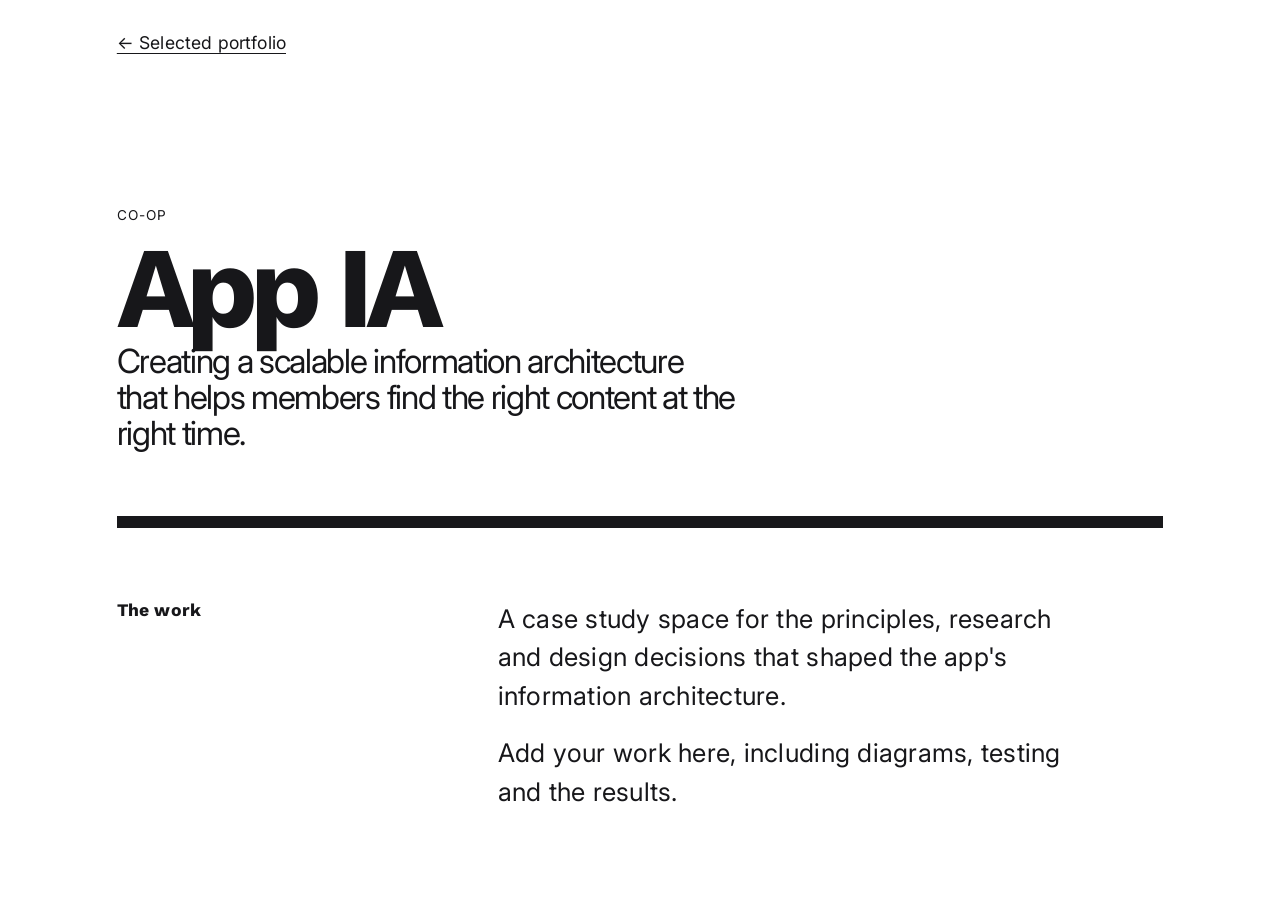
==== 03 Site/co-op-app-ia.html @ f151f7a8 "Initial portfolio" ====
<!doctype html><html lang="en"><head><meta charset="UTF-8"><meta name="viewport" content="width=device-width,initial-scale=1.0"><title>Co-op App IA — Karen Senior</title><link rel="stylesheet" href="case-study.css"></head><body><main class="case" style="--accent:#18181b"><a class="back" href="index.html">← Selected portfolio</a><header><p class="tag">Co-op</p><h1>App IA</h1><p class="lede">Creating a scalable information architecture that helps members find the right content at the right time.</p></header><hr class="rule"><section class="details"><h2>The work</h2><div><p>A case study space for the principles, research and design decisions that shaped the app's information architecture.</p><p>Add your work here, including diagrams, testing and the results.</p></div></section></main></body></html>
---- 03 Site/case-study.css ----
@import url('https://fonts.googleapis.com/css2?family=Inter:wght@400&family=Work+Sans:wght@700&display=swap');
@import url("typography.css");
:root{--ink:#17171a;--accent:#11a5cc}*{box-sizing:border-box}body{margin:0;color:var(--ink);font-family:"Inter",Arial,sans-serif;font-weight:400}h1,h2,h3{font-family:"Work Sans",Arial,sans-serif;font-weight:700}.case{max-width:1200px;margin:auto;padding:2rem clamp(1.5rem,6vw,5rem) 5rem}.back{color:inherit;font-size:1.1rem;text-underline-offset:.25rem}.case header{padding:clamp(4rem,11vw,9rem) 0 4rem}.tag{font-weight:400;text-transform:uppercase;letter-spacing:.08em;font-size:.85rem}.case h1{max-width:12ch;font-size:clamp(3.6rem,9vw,8rem);line-height:.88;letter-spacing:-.075em;margin:.25rem 0 .35rem}.lede{max-width:31ch;font-size:clamp(1.35rem,2.6vw,2.2rem);line-height:1.08;letter-spacing:-.04em;margin:0}.rule{height:12px;background:var(--accent);border:0;margin:0 0 4.5rem}.details{display:grid;grid-template-columns:1fr 2fr;gap:3rem}.details h2{font-size:1.1rem;margin:0}.details p{font-size:clamp(1.2rem,2vw,1.7rem);line-height:1.25;letter-spacing:-.025em;margin:0;max-width:42ch}.details p+p{margin-top:1.2rem}@media(max-width:650px){.details{grid-template-columns:1fr;gap:1rem}.case header{padding-top:4rem}}
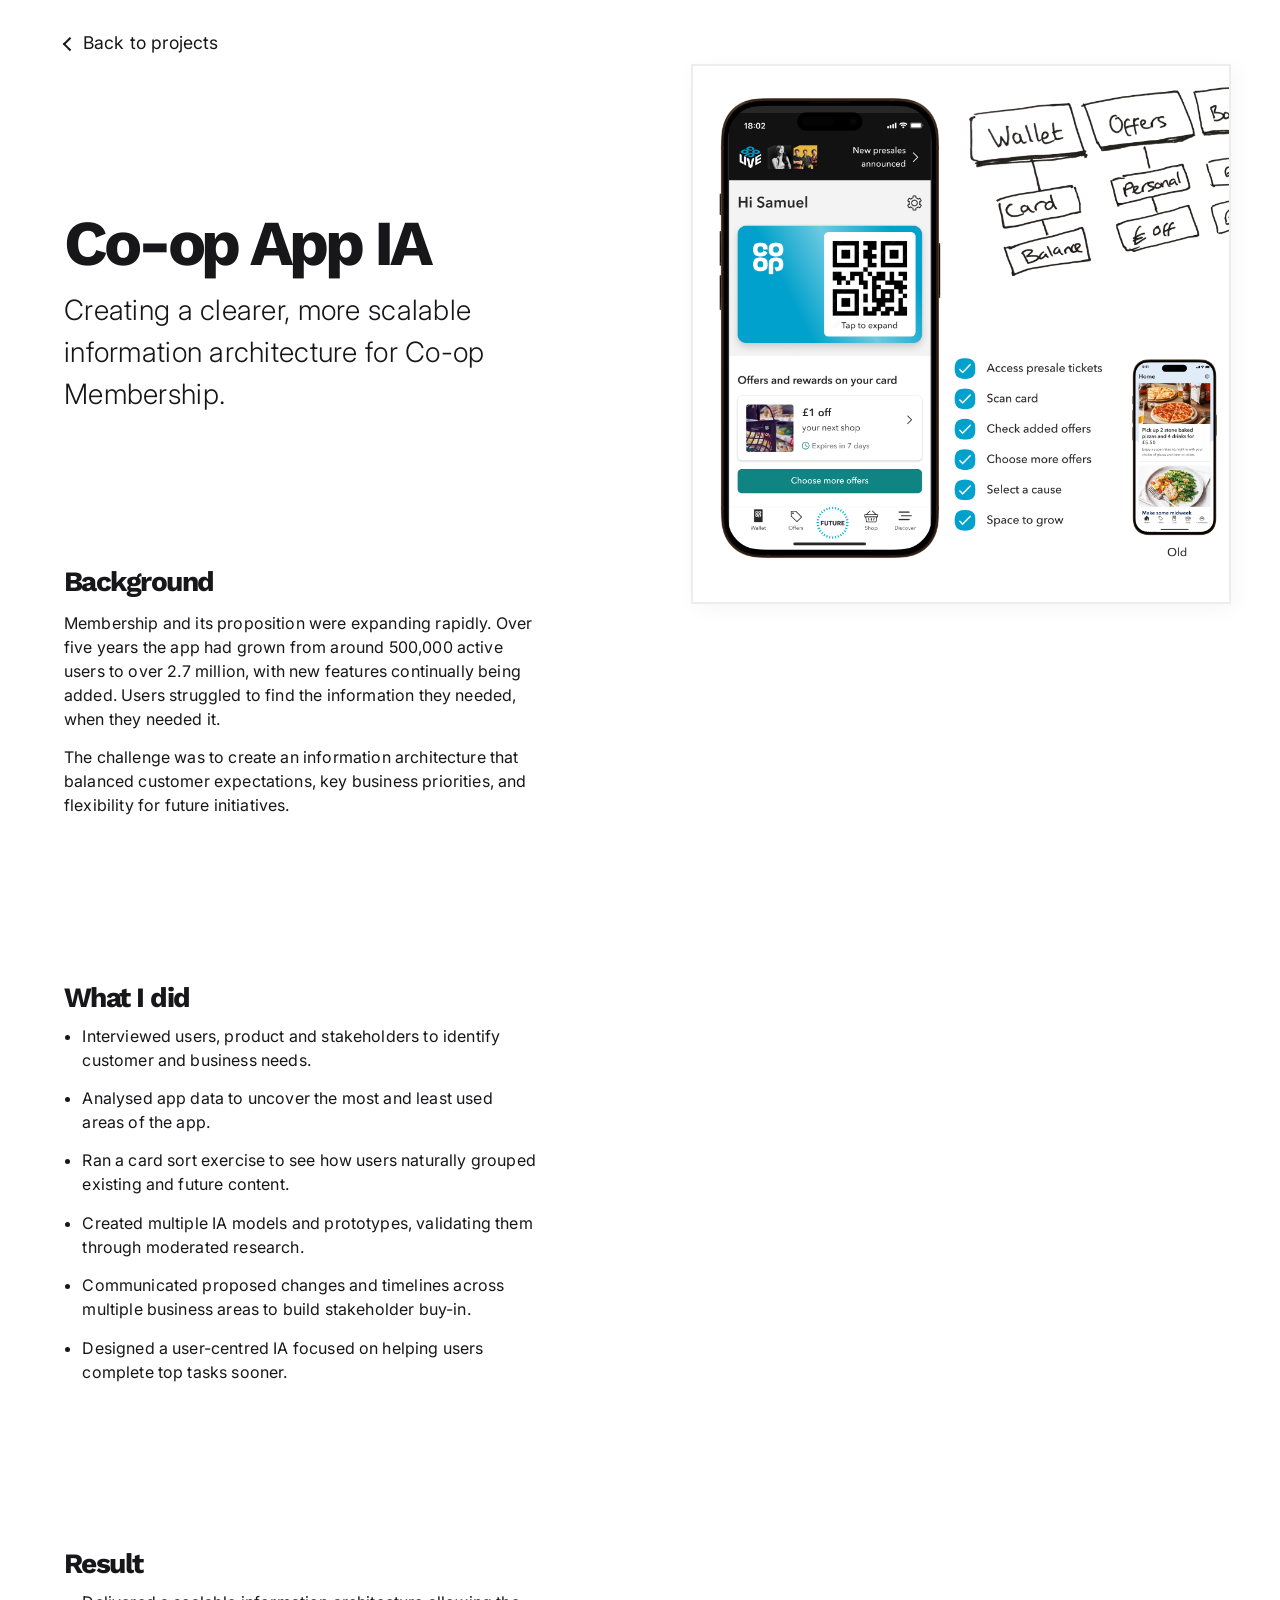
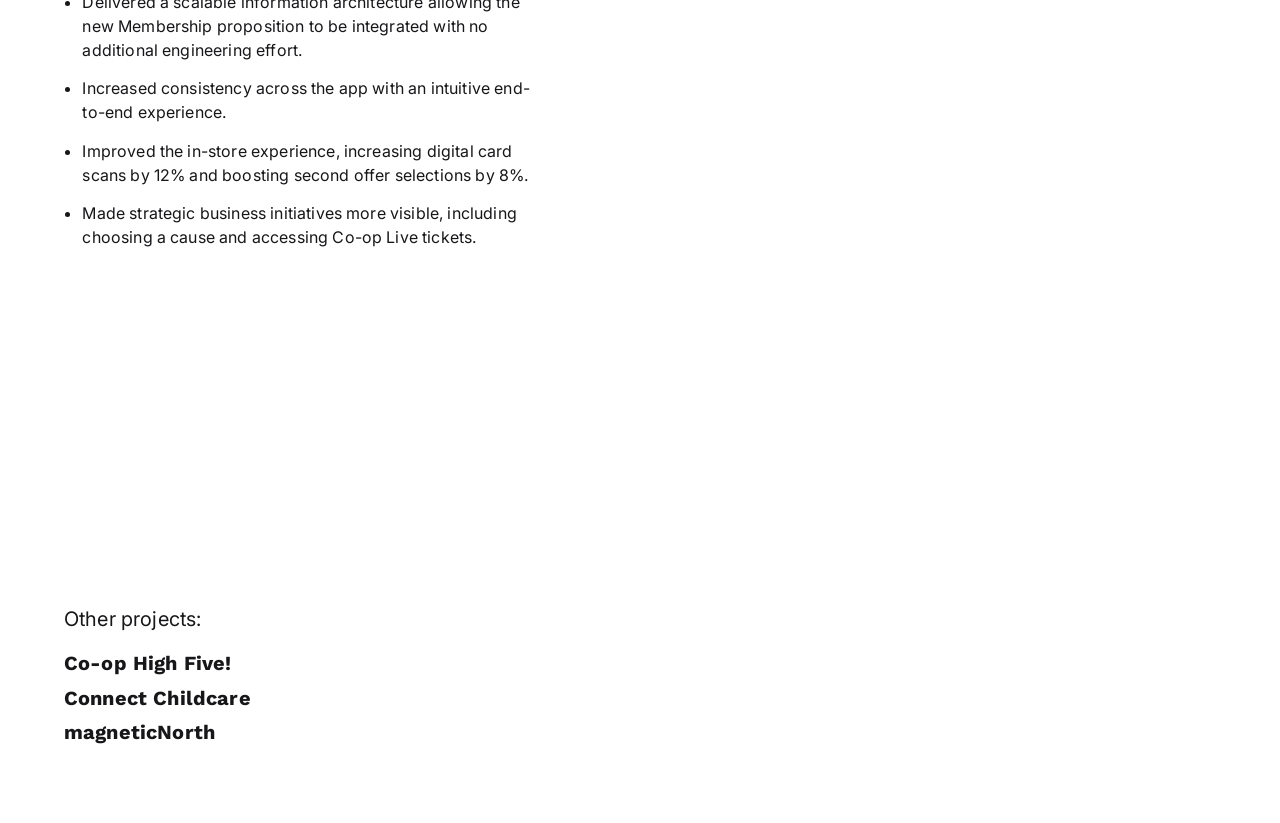
==== commit 4012f50d: "Update portfolio case studies and typography" ====
--- a/03 Site/co-op-app-ia.html
+++ b/03 Site/co-op-app-ia.html
@@ -1 +1,37 @@
-<!doctype html><html lang="en"><head><meta charset="UTF-8"><meta name="viewport" content="width=device-width,initial-scale=1.0"><title>Co-op App IA — Karen Senior</title><link rel="stylesheet" href="case-study.css"></head><body><main class="case" style="--accent:#18181b"><a class="back" href="index.html">← Selected portfolio</a><header><p class="tag">Co-op</p><h1>App IA</h1><p class="lede">Creating a scalable information architecture that helps members find the right content at the right time.</p></header><hr class="rule"><section class="details"><h2>The work</h2><div><p>A case study space for the principles, research and design decisions that shaped the app's information architecture.</p><p>Add your work here, including diagrams, testing and the results.</p></div></section></main></body></html>
+<!doctype html>
+<html lang="en">
+<head>
+  <meta charset="UTF-8" />
+  <meta name="viewport" content="width=device-width, initial-scale=1.0" />
+  <meta name="description" content="Co-op App IA case study by Karen Senior." />
+  <title>Co-op App IA — Karen Senior</title>
+  <link rel="stylesheet" href="high-five.css?v=lede-sync" />
+  <link rel="stylesheet" href="typography.css" />
+  <link rel="stylesheet" href="high-five-images.css?v=lede-sync-2" />
+  <link rel="stylesheet" href="project-motion.css" />
+  <script src="project-motion.js" defer></script>
+</head>
+<body>
+  <main class="high-five-case case-with-gallery">
+    <a class="back" href="index.html"><span class="back-chevron" aria-hidden="true"></span><span>Back to projects</span></a>
+    <figure class="visual mobile-logo" data-reveal="image"><img src="assets/app-ia-1.png" alt="Co-op App IA exploration" /></figure>
+    <div class="case-grid">
+      <article class="case-copy">
+        <header class="case-title"><h1 class="case-name">Co-op App IA</h1><p class="case-lede">Creating a clearer, more scalable information architecture for Co-op Membership.</p></header>
+        <figure class="visual mobile-heading-image"><img src="assets/app-ia-1.png" alt="Co-op App IA exploration" /></figure>
+        <section data-reveal="text"><h2>Background</h2><p>Membership and its proposition were expanding rapidly. Over five years the app had grown from around 500,000 active users to over 2.7 million, with new features continually being added. Users struggled to find the information they needed, when they needed it.</p><p>The challenge was to create an information architecture that balanced customer expectations, key business priorities, and flexibility for future initiatives.</p></section><figure class="visual mobile-inline"><img src="assets/app-ia-2.png" alt="Co-op app card sort and content model" /></figure>
+        <section data-reveal="text"><h2>What I did</h2><ul><li>Interviewed users, product and stakeholders to identify customer and business needs.</li><li>Analysed app data to uncover the most and least used areas of the app.</li><li>Ran a card sort exercise to see how users naturally grouped existing and future content.</li><li>Created multiple IA models and prototypes, validating them through moderated research.</li><li>Communicated proposed changes and timelines across multiple business areas to build stakeholder buy-in.</li><li>Designed a user-centred IA focused on helping users complete top tasks sooner.</li></ul></section><figure class="visual mobile-inline"><img src="assets/app-ia-3.png" alt="Co-op app tasks and information architecture" /></figure>
+        <section data-reveal="text"><h2>Result</h2><ul><li>Delivered a scalable information architecture allowing the new Membership proposition to be integrated with no additional engineering effort.</li><li>Increased consistency across the app with an intuitive end-to-end experience.</li><li>Improved the in-store experience, increasing digital card scans by 12% and boosting second offer selections by 8%.</li><li>Made strategic business initiatives more visible, including choosing a cause and accessing Co-op Live tickets.</li></ul></section><figure class="visual mobile-inline"><img src="assets/app-ia-4.png" alt="Co-op app prototypes and testing" /></figure><figure class="visual mobile-inline"><img src="assets/app-ia-5.png" alt="Co-op Membership app screens" /></figure>
+      </article>
+      <aside class="case-gallery stack-gallery" aria-label="Co-op App IA project imagery">
+        <figure class="visual logo" data-reveal="image"><img src="assets/app-ia-1.png" alt="Co-op App IA exploration" /></figure>
+        <figure class="visual phones" data-reveal="image"><img src="assets/app-ia-2.png" alt="Co-op app card sort and content model" /></figure>
+        <figure class="visual app" data-reveal="image"><img src="assets/app-ia-3.png" alt="Co-op app tasks and information architecture" /></figure>
+        <figure class="visual roadmap" data-reveal="image"><img src="assets/app-ia-4.png" alt="Co-op app prototypes and testing" /></figure>
+        <figure class="visual workshop" data-reveal="image"><img src="assets/app-ia-5.png" alt="Co-op Membership app screens" /></figure>
+      </aside>
+    </div>
+    <nav class="other-projects" aria-label="Other projects"><p>Other projects:</p><a href="co-op-high-five.html">Co-op High Five!</a><a href="connect-childcare.html">Connect Childcare</a><a href="magnetic-north.html">magneticNorth</a></nav>
+  </main>
+</body>
+</html>
--- a/03 Site/high-five.css
+++ b/03 Site/high-five.css
@@ -0,0 +1,14 @@
+@import url('https://fonts.googleapis.com/css2?family=Inter:wght@300;400&family=Work+Sans:wght@700&display=swap');
+:root{--ink:#17171a}*{box-sizing:border-box}body{margin:0;color:var(--ink);background:#fff;font-family:"Inter",Arial,sans-serif;font-weight:400}h1,h2,h3{font-family:"Work Sans",Arial,sans-serif;font-weight:700}.high-five-case{max-width:1440px;margin:auto;padding:2rem clamp(1.5rem,5vw,5rem) 5rem}.back{color:inherit;font-size:1.1rem;text-underline-offset:.25rem;display:inline-block;margin-bottom:clamp(3rem,8vw,7rem)}.case-grid{display:grid;grid-template-columns:minmax(17rem,.86fr) minmax(24rem,1.14fr);gap:clamp(2.5rem,8vw,9rem);align-items:start}.case-copy{padding-top:clamp(1rem,4vw,4rem)}.case-title{margin:0 0 clamp(7rem,12vw,12rem)}.case-name{font-family:"Work Sans",Arial,sans-serif;font-weight:700;font-size:clamp(2rem,4.1vw,4.1rem);line-height:.98;letter-spacing:-.065em;margin:0;position:relative}.case-name:before,.case-name:after{content:"";position:absolute;width:1.3rem;height:.16rem;background:currentColor;left:-1.9rem;top:.5em;transform:rotate(-24deg);box-shadow:.3rem .55rem 0 currentColor}.case-name:after{left:auto;right:-1.8rem;transform:rotate(24deg);box-shadow:-.3rem .55rem 0 currentColor}.case-lede{max-width:18ch;font-size:clamp(1.4rem,2.45vw,2.55rem);line-height:1.04;letter-spacing:-.055em;margin:.4rem 0 0}.case-copy section{max-width:31rem;margin:0 0 clamp(7rem,13vw,13rem)}.case-copy h2{font-size:clamp(1.2rem,1.65vw,1.55rem);margin:0 0 .75rem;letter-spacing:-.045em}.case-copy p,.case-copy li{font-size:clamp(1rem,1.25vw,1.25rem);line-height:1.55;letter-spacing:-.025em}.case-copy p{margin:.9rem 0}.case-copy ul{margin:0;padding-left:1.15rem}.case-copy li+li{margin-top:.25rem}.case-gallery{display:grid;gap:clamp(1.3rem,2.3vw,2.2rem);padding-top:0}.visual{margin:0;border:6px solid #ddd;overflow:hidden;background:#fff}.visual img{display:block;width:100%;height:auto}.logo{transform:rotate(-1.15deg);border-color:#ddd}.phones{transform:rotate(1deg)}.app{transform:rotate(-.45deg)}.roadmap{transform:rotate(.8deg)}.workshop{transform:rotate(-1deg)}
+@media(max-width:800px){.high-five-case{padding-top:1.5rem}.case-grid{grid-template-columns:1fr;gap:1rem}.case-copy{padding-top:0}.case-title{margin-bottom:4rem}.case-copy section{margin-bottom:4rem}.case-gallery{grid-template-columns:repeat(2,minmax(0,1fr));gap:1rem}.logo,.phones,.app,.roadmap,.workshop{grid-column:span 2}.case-name:before{left:-.25rem;top:-.4rem}.case-name:after{right:-.25rem;top:-.4rem}.case-lede{max-width:25ch}}
+
+.case-lede,.case-copy section{max-width:none}
+
+@media (min-width:801px){.case-grid{padding-top:0}.case-copy{padding-top:10rem}}
+@media (min-width:1025px){.case-grid{grid-template-columns:minmax(0,1fr) minmax(0,1fr)}}
+.back{margin-bottom:0}
+@media (max-width:1024px){.back{margin-bottom:3rem}}
+@media (max-width:1024px){.case-grid{grid-template-columns:1fr;gap:1rem}.case-copy{padding-top:0;min-width:0}.case-title{margin-bottom:4rem}.case-copy section{margin-bottom:4rem}}
+.back{text-decoration:none}.back span{text-decoration:none}.back-chevron{display:inline-block;width:.55em;height:.55em;margin:0 .45em .02em .08em;border-left:2px solid currentColor;border-bottom:2px solid currentColor;transform:rotate(45deg)}.back:hover span:last-child,.back:focus-visible span:last-child{text-decoration:underline;text-underline-offset:.25rem}
+.other-projects{display:flex;flex-direction:column;align-items:flex-start;gap:.8rem;margin-top:12rem}.other-projects p{margin:0 0 .6rem;font-size:1.25rem;line-height:1.1}.other-projects a{color:inherit;font-family:"Work Sans",Arial,sans-serif;font-size:1.25rem;font-weight:700;line-height:1.1;text-decoration:none}.other-projects a:hover,.other-projects a:focus-visible{text-decoration:underline;text-underline-offset:.2em}
+@media (max-width:1024px){.other-projects{margin-top:6rem}}
--- a/03 Site/typography.css
+++ b/03 Site/typography.css
@@ -0,0 +1,10 @@
+/* Slightly more open tracking for reading copy. */
+body { letter-spacing:.01em; }
+.project-copy span,
+.details p,
+.case-copy p,
+.case-copy li { letter-spacing:.01em !important; line-height:1.5 !important; }
+
+.project-copy span,
+.details p,
+.case-copy section { max-width:90% !important; }
--- a/03 Site/high-five-images.css
+++ b/03 Site/high-five-images.css
@@ -0,0 +1,31 @@
+/* Individual, lightly varied image angles. */
+.visual { border:2px solid #EDEDED; box-shadow:4px 4px 20px 0 rgba(0, 0, 0, .04); }
+.mobile-logo { display:none; }
+.mobile-inline { display:none; }
+.mobile-heading-image { display:none; }
+.case-name { font-size:clamp(3rem, 5vw, 5rem); line-height:.96; letter-spacing:-.065em; }
+.case-name::before, .case-name::after { content:none; }
+.case-lede { max-width:none; font-family:"Inter", Arial, sans-serif !important; font-size:28px !important; font-weight:300 !important; line-height:33.6px !important; letter-spacing:0em !important; }
+.case-copy h2 { font-family:"Work Sans", Arial, sans-serif; font-size:1.75rem; font-weight:700; line-height:1; letter-spacing:-.055em; }
+.case-copy p,.case-copy li { font-size:clamp(1rem, 1.15vw, 1.25rem); }
+.case-copy li+li { margin-top:.9rem; }
+.logo { --tilt:0deg; transform:rotate(var(--tilt)); }
+.phones { --tilt:-4deg; transform:rotate(var(--tilt)); }
+.app { --tilt:3deg; transform:rotate(var(--tilt)); }
+.roadmap { --tilt:-3deg; transform:rotate(var(--tilt)); }
+.workshop { --tilt:2deg; transform:rotate(var(--tilt)); }
+
+@media (max-width:1024px) {
+  .mobile-logo { display:none; }
+  .mobile-heading-image { display:block; width:100%; margin:0 0 4rem; transform:none; }
+  .mobile-heading-image img { display:block; width:100%; height:auto; }
+  .mobile-inline { display:block; width:100%; margin:0 0 4rem; transform:none; }
+  .mobile-inline img { display:block; width:100%; height:auto; }
+  .case-gallery { display:none; }
+  .case-with-gallery .case-gallery { display:none; }
+  .case-gallery .logo { display:none; }
+}
+
+@media (max-width:510px) {
+  .case-copy p,.case-copy li { font-size:1.25rem; }
+}
--- a/03 Site/project-motion.css
+++ b/03 Site/project-motion.css
@@ -0,0 +1,43 @@
+/* Scroll-led reveals for case-study stories. */
+.motion-enabled [data-reveal] { opacity:0; }
+.motion-enabled [data-reveal="text"] { transform:translateY(1.5rem); transition:opacity .75s ease, transform .9s cubic-bezier(.2,.75,.25,1); }
+.motion-enabled [data-reveal="text"].is-visible { opacity:1; transform:translateY(0); }
+.motion-enabled .visual[data-reveal] { transform:translate3d(-2rem, 3rem, 0) rotate(calc(var(--tilt, 0deg) - 1.2deg)); }
+.motion-enabled .case-gallery .visual:nth-child(even)[data-reveal] { transform:translate3d(2rem, 3rem, 0) rotate(calc(var(--tilt, 0deg) + 1.2deg)); }
+.motion-enabled .visual[data-reveal].is-visible { animation:image-settle .65s cubic-bezier(.2,.8,.2,1) forwards; }
+@keyframes image-settle { 0% { opacity:0; transform:translate3d(-2rem, 0, 0) rotate(var(--tilt, 0deg)); } 100% { opacity:1; transform:translate3d(0, 0, 0) rotate(var(--tilt, 0deg)); } }
+.case-gallery .visual:nth-child(even)[data-reveal].is-visible { animation-name:image-settle-right; }
+.motion-enabled .visual[data-reveal].is-visible { animation-delay:var(--reveal-delay, 0s); }
+.case-gallery .visual:nth-child(1) { --reveal-delay:.05s; }
+.case-gallery .visual:nth-child(2) { --reveal-delay:.75s; }
+.case-gallery .visual:nth-child(3) { --reveal-delay:1.3s; }
+.case-gallery .visual:nth-child(4) { --reveal-delay:1.85s; }
+.case-gallery .visual:nth-child(5) { --reveal-delay:2.4s; }
+@keyframes image-settle-right { 0% { opacity:0; transform:translate3d(2rem, 0, 0) rotate(var(--tilt, 0deg)); } 100% { opacity:1; transform:translate3d(0, 0, 0) rotate(var(--tilt, 0deg)); } }
+@media (prefers-reduced-motion: reduce) { .motion-enabled [data-reveal] { opacity:1; transform:none; transition:none; animation:none !important; } }
+
+@media (max-width:1024px) {
+  .motion-enabled .case-gallery .visual[data-reveal] {
+    opacity:1;
+    transform:none;
+    animation:none !important;
+    pointer-events:auto;
+  }
+}
+
+
+@media (min-width:1025px) {
+  .case-gallery.stack-gallery { position:sticky; top:4rem; width:540px; height:540px; min-width:540px; min-height:540px; display:block; overflow:visible; }
+  .case-gallery.stack-gallery .visual { position:absolute; inset:0; width:540px; height:540px; display:flex; align-items:center; margin:0; opacity:0; pointer-events:none; }
+  .case-gallery.stack-gallery .visual img { width:100%; height:100%; max-width:100%; max-height:100%; object-fit:contain; }
+  .case-gallery.stack-gallery .visual:nth-child(1) { z-index:1; }
+  .case-gallery.stack-gallery .visual:nth-child(2) { z-index:2; }
+  .case-gallery.stack-gallery .visual:nth-child(3) { z-index:3; }
+  .case-gallery.stack-gallery .visual:nth-child(4) { z-index:4; }
+  .case-gallery.stack-gallery .visual:nth-child(5) { z-index:5; }
+  .case-gallery.stack-gallery .visual:nth-child(6) { z-index:6; }
+  .motion-enabled .case-gallery.stack-gallery .visual[data-reveal] { transform:translate3d(-1.5rem, 2.5rem, 0) rotate(calc(var(--tilt, 0deg) - 1deg)); }
+  .motion-enabled .case-gallery.stack-gallery .visual[data-reveal].is-visible { opacity:1; animation:image-settle .65s cubic-bezier(.2,.8,.2,1) forwards; }
+  .motion-enabled .case-gallery.stack-gallery .visual:nth-child(even)[data-reveal] { transform:translate3d(1.5rem, 2.5rem, 0) rotate(calc(var(--tilt, 0deg) + 1deg)); }
+  .motion-enabled .case-gallery.stack-gallery .visual:nth-child(even)[data-reveal].is-visible { animation-name:image-settle-right; }
+}
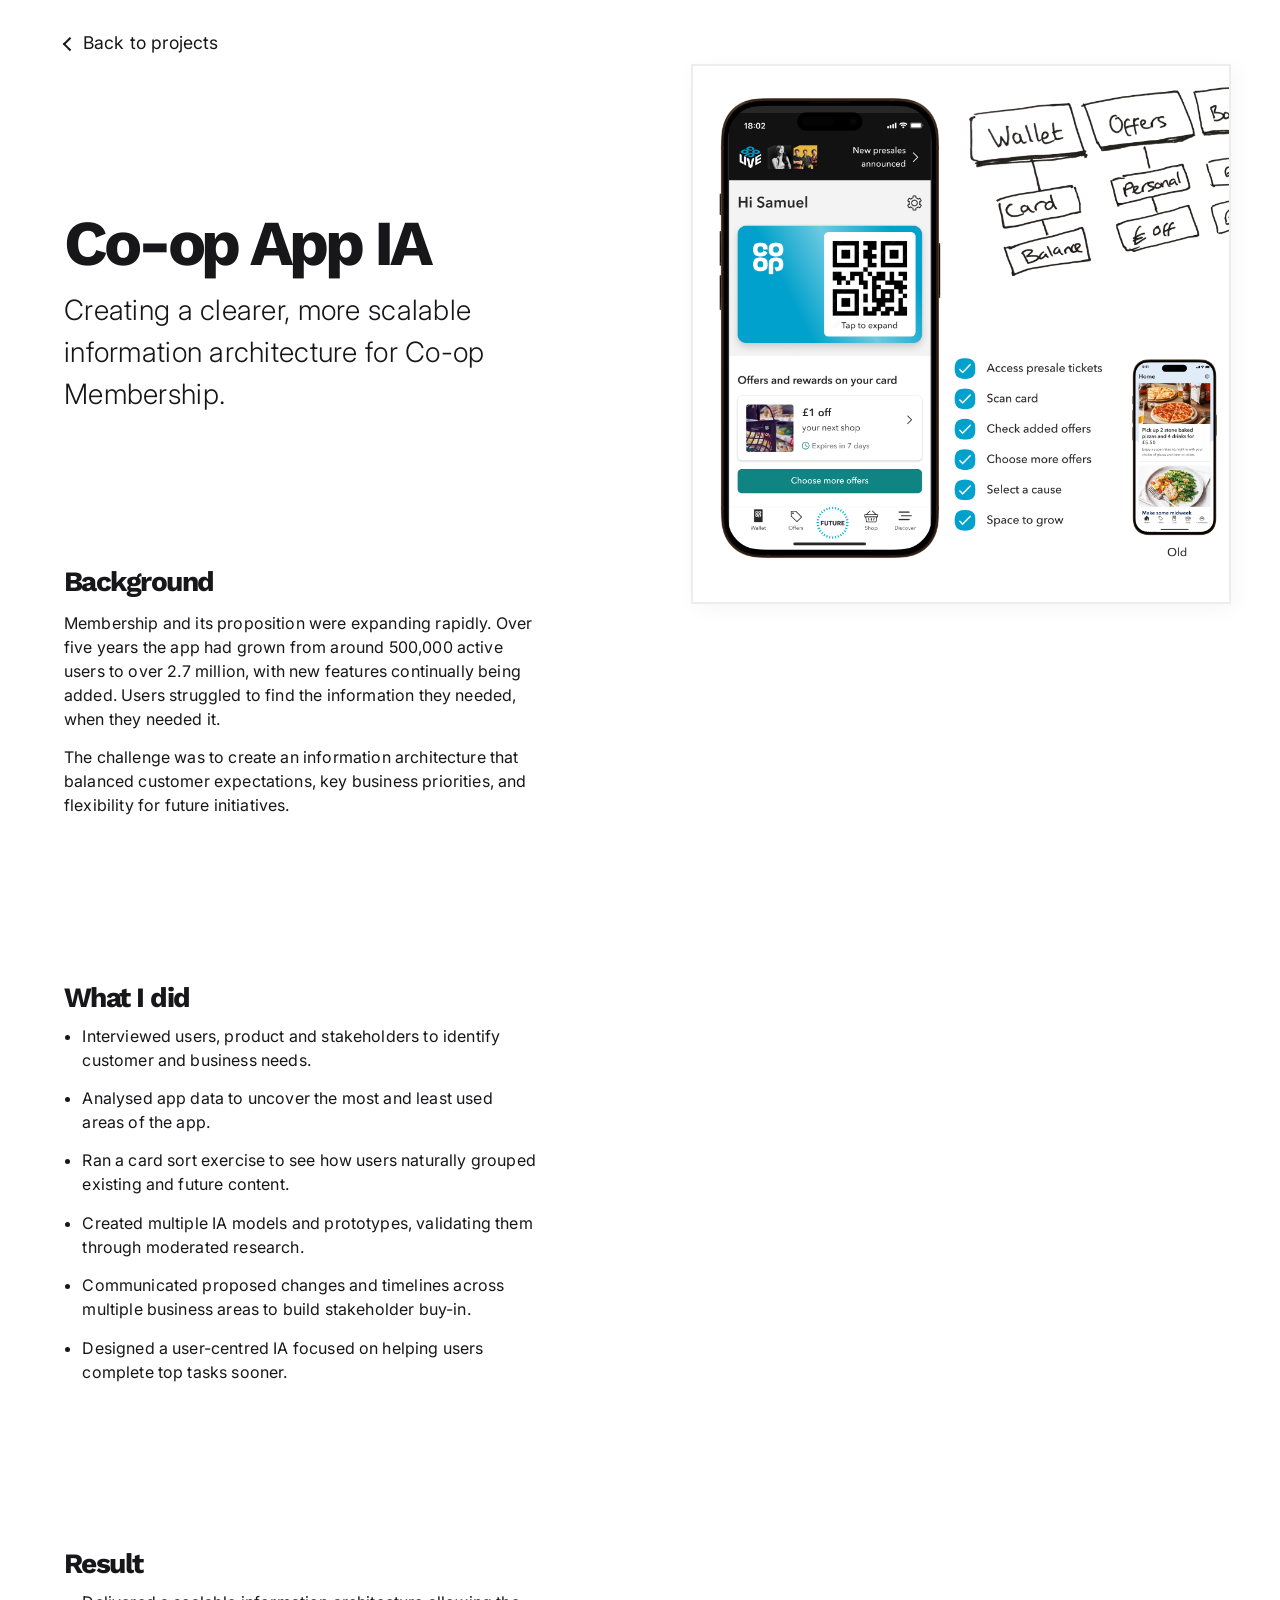
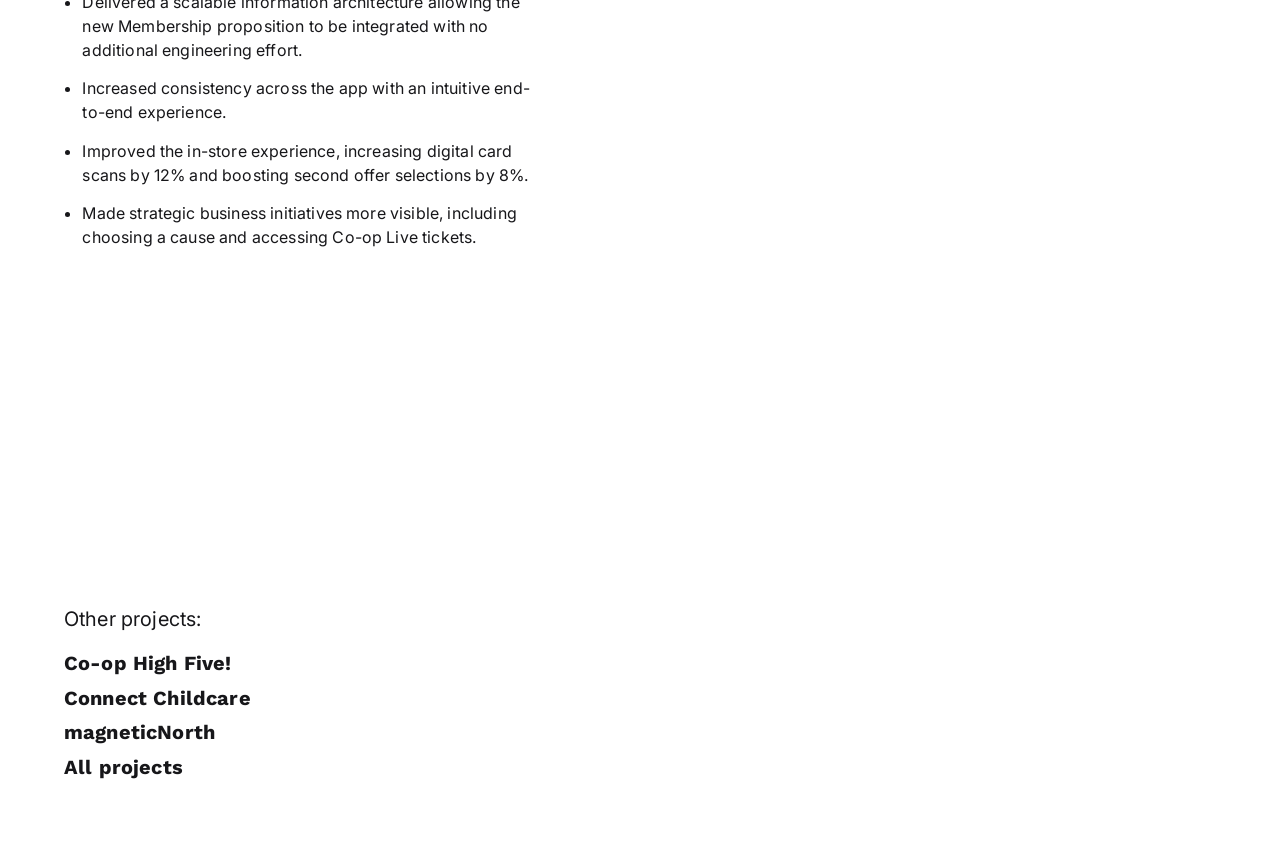
==== commit 333d28cd: "Add all projects links to case studies" ====
--- a/03 Site/co-op-app-ia.html
+++ b/03 Site/co-op-app-ia.html
@@ -31,7 +31,7 @@
         <figure class="visual workshop" data-reveal="image"><img src="assets/app-ia-5.png" alt="Co-op Membership app screens" /></figure>
       </aside>
     </div>
-    <nav class="other-projects" aria-label="Other projects"><p>Other projects:</p><a href="co-op-high-five.html">Co-op High Five!</a><a href="connect-childcare.html">Connect Childcare</a><a href="magnetic-north.html">magneticNorth</a></nav>
+    <nav class="other-projects" aria-label="Other projects"><p>Other projects:</p><a href="co-op-high-five.html">Co-op High Five!</a><a href="connect-childcare.html">Connect Childcare</a><a href="magnetic-north.html">magneticNorth</a><a href="index.html">All projects</a></nav>
   </main>
 </body>
 </html>
